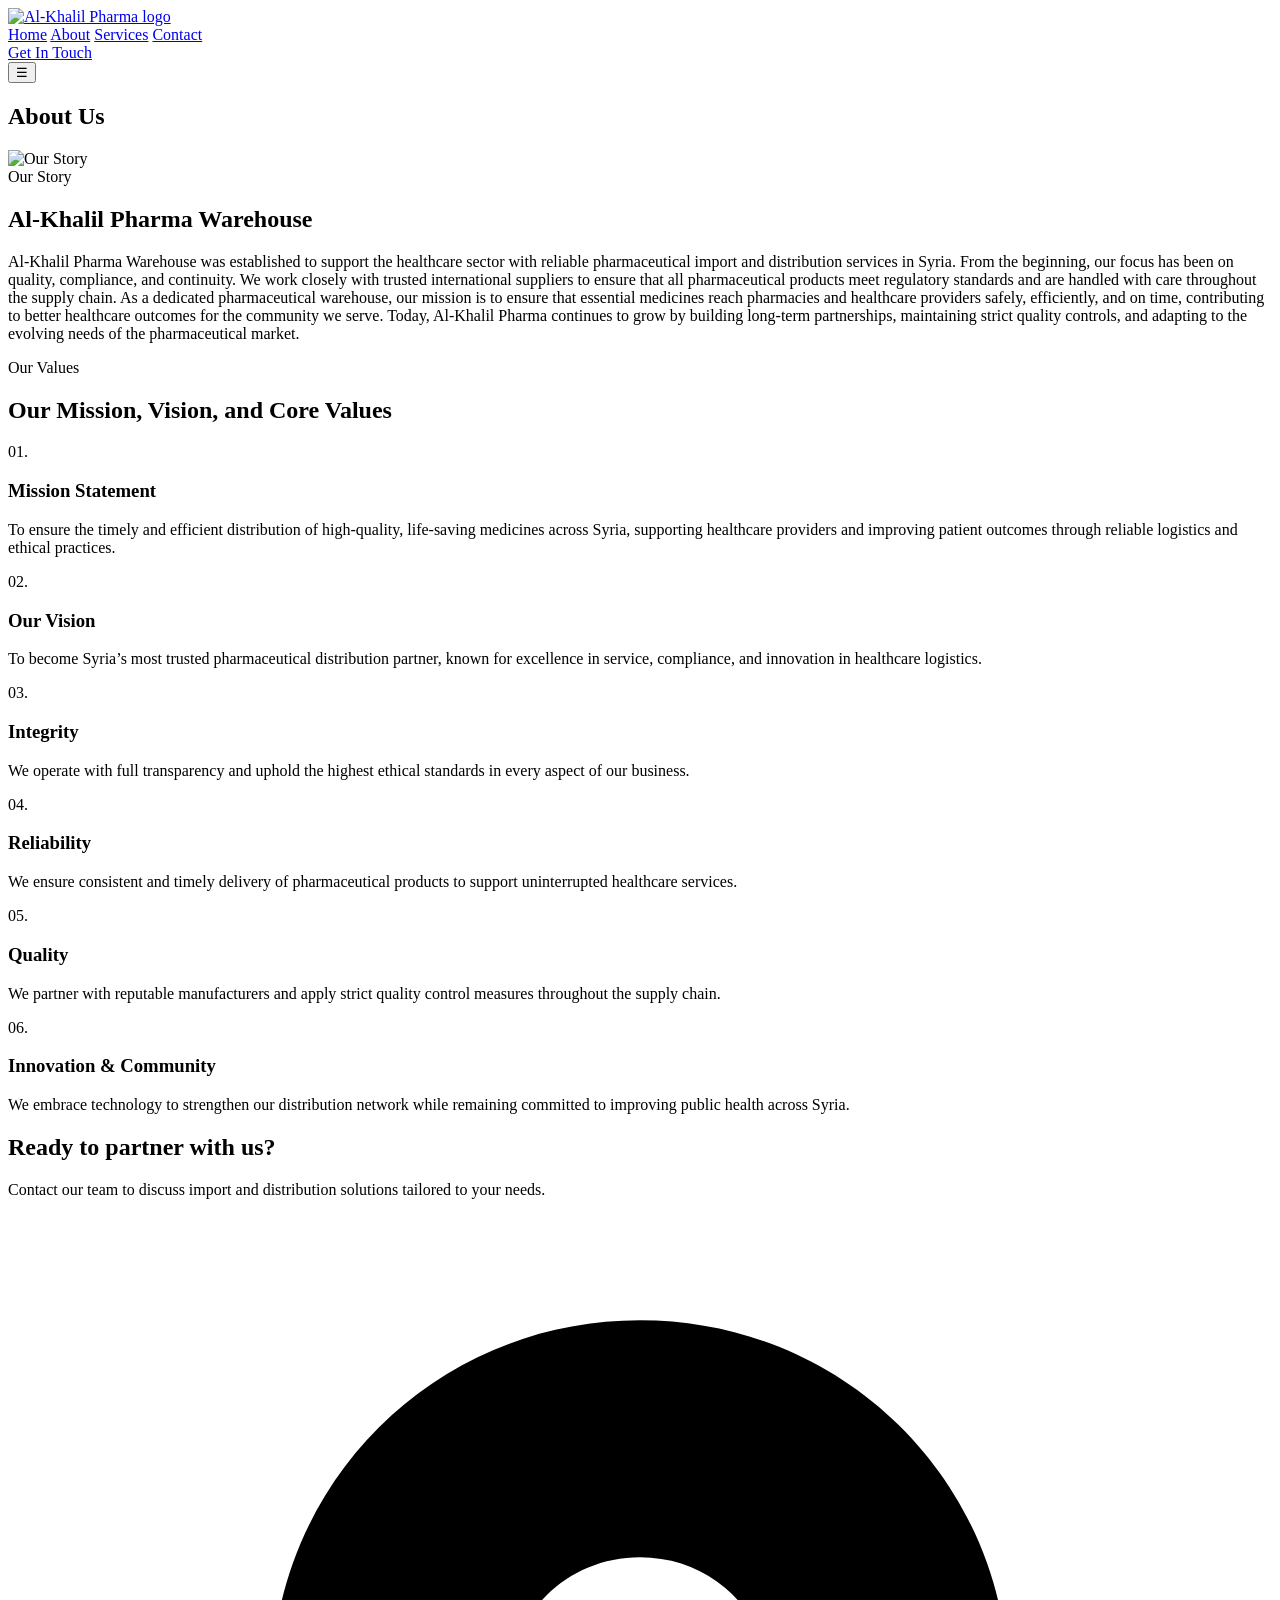
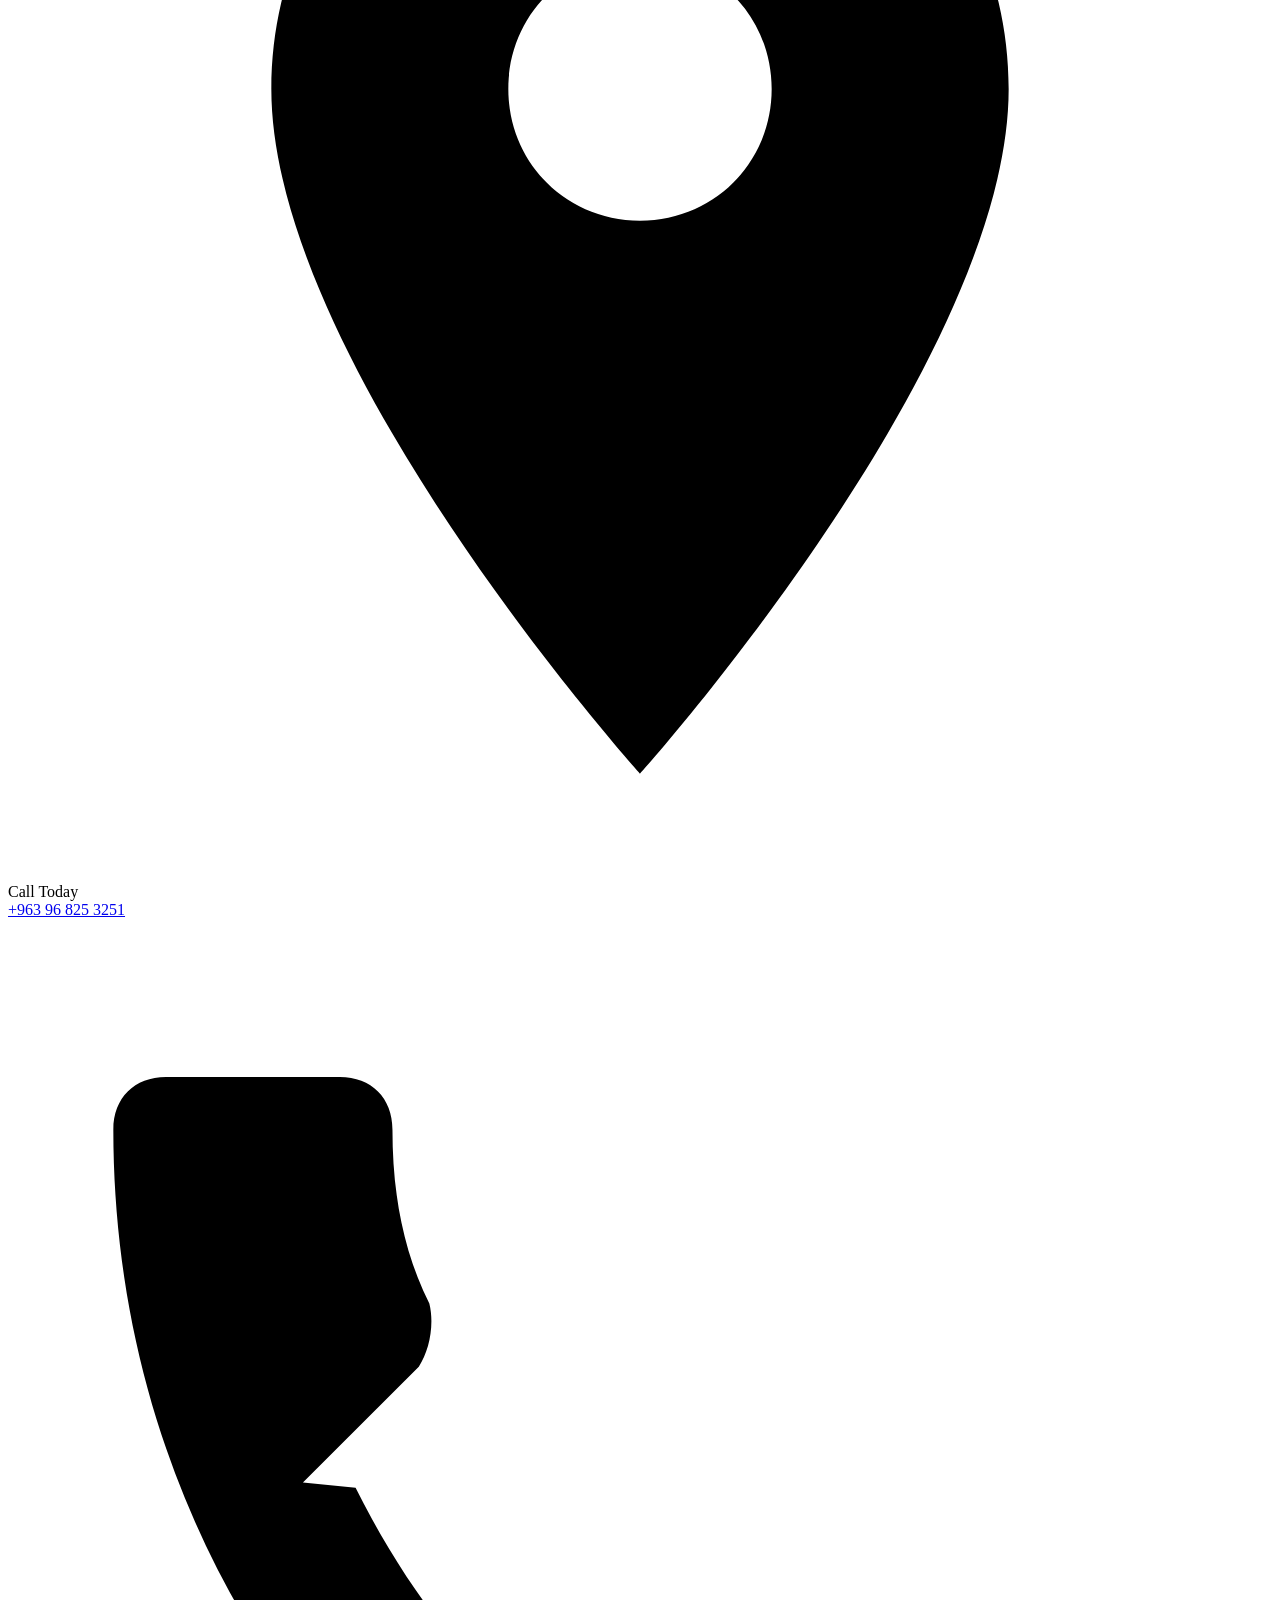
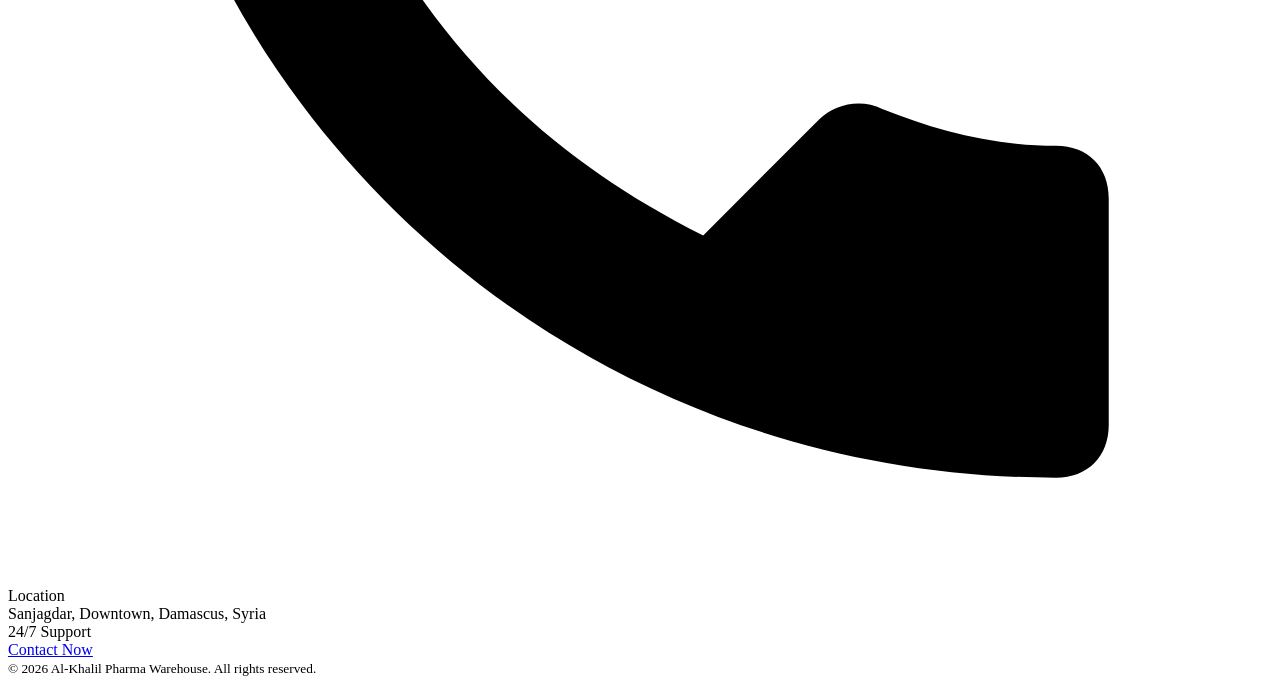
==== about.html @ b583e237 "Add files via upload" ====
<!DOCTYPE html>
<html lang="en">
<head>
<meta charset="utf-8">
<meta name="viewport" content="width=device-width, initial-scale=1">
<meta name="description" content="About Al-Khalil Pharma Warehouse">
<meta name="theme-color" content="#0A1F44">
<title>About Us | Al-Khalil Pharma Warehouse</title>

<link rel="preconnect" href="https://fonts.googleapis.com">
<link rel="preconnect" href="https://fonts.gstatic.com" crossorigin>
<link href="https://fonts.googleapis.com/css2?family=Inter:wght@300;400;600;700&family=Playfair+Display:wght@600;700&display=swap" rel="stylesheet">
<link rel="stylesheet" href="css/style.css?v=26">
</head>

<body>

<header role="banner">
  <div class="wrap">
    <div id="logo">
      <a href="index.html" aria-label="Home">
        <img src="images/logon.png" alt="Al-Khalil Pharma logo">
      </a>
    </div>

    <nav role="navigation" aria-label="Main navigation">
      <a href="index.html">Home</a>
      <a href="about.html">About</a>
      <a href="index.html#services">Services</a>
      <a href="contact.html" class="active">Contact</a>
    </nav>

    <div class="header-cta">
      <a href="contact.html" class="btn">Get In Touch</a>
    </div>

    <button class="mobile-toggle" aria-controls="mobile-menu" aria-expanded="false">☰</button>
  </div>

  <div id="mobile-menu" style="display:none; padding:0 18px 18px; background:linear-gradient(180deg,var(--primary),#0b274f);">
    <a href="index.html" style="display:block; color:white; padding:8px 0; text-decoration:none">Home</a>
    <a href="about.html" style="display:block; color:white; padding:8px 0; text-decoration:none">About</a>
    <a href="index.html#services" style="display:block; color:white; padding:8px 0; text-decoration:none">Services</a>
    <a href="contact.html" style="display:block; color:white; padding:8px 0; text-decoration:none">Contact</a>
  </div>
</header>

<div class="">
   <section class="welabout">
    <div class="about2">
      <h2>About Us</h2>
    </div>
   </section>
   <section class="story">
    <div class="story-grid">

    <div class="story-media">
      <img src="images/pabout.png" alt="Our Story">
    </div>

    <div class="story-content">
      <span class="story-kicker">Our Story</span>
      <h2>Al-Khalil Pharma Warehouse</h2>

   <!--  <p class="story-lead">
        Al-Khalil Pharma Warehouse
      </p>
--> 
      <p>
        Al-Khalil Pharma Warehouse was established to support the healthcare sector with reliable pharmaceutical import and distribution services in Syria.
From the beginning, our focus has been on quality, compliance, and continuity. We work closely with trusted international suppliers to ensure that all pharmaceutical products meet regulatory standards and are handled with care throughout the supply chain.
As a dedicated pharmaceutical warehouse, our mission is to ensure that essential medicines reach pharmacies and healthcare providers safely, efficiently, and on time, contributing to better healthcare outcomes for the community we serve.
Today, Al-Khalil Pharma continues to grow by building long-term partnerships, maintaining strict quality controls, and adapting to the evolving needs of the pharmaceutical market.
      </p>
    </div>

    </div>
  </section>

   <section class="values" id="values">
  <div class="values-wrap">

    <p class="values-kicker">Our Values</p>
    <h2 class="values-title">Our Mission, Vision, and Core Values</h2>

    <div class="values-grid">

      <!-- Mission -->
      <article class="value-card">
        <div class="value-top">
          <span class="value-num">01.</span>
        </div>
        <h3>Mission Statement</h3>
        <p>
          To ensure the timely and efficient distribution of high-quality,
          life-saving medicines across Syria, supporting healthcare providers
          and improving patient outcomes through reliable logistics and ethical practices.
        </p>
      </article>

      <!-- Vision -->
      <article class="value-card">
        <div class="value-top">
          <span class="value-num">02.</span>
        </div>
        <h3>Our Vision</h3>
        <p>
          To become Syria’s most trusted pharmaceutical distribution partner,
          known for excellence in service, compliance, and innovation in healthcare logistics.
        </p>
      </article>

      <!-- Integrity -->
      <article class="value-card">
        <div class="value-top">
          <span class="value-num">03.</span>
        </div>
        <h3>Integrity</h3>
        <p>
          We operate with full transparency and uphold the highest ethical
          standards in every aspect of our business.
        </p>
      </article>

      <!-- Reliability -->
      <article class="value-card">
        <div class="value-top">
          <span class="value-num">04.</span>
        </div>
        <h3>Reliability</h3>
        <p>
          We ensure consistent and timely delivery of pharmaceutical products
          to support uninterrupted healthcare services.
        </p>
      </article>

      <!-- Quality -->
      <article class="value-card">
        <div class="value-top">
          <span class="value-num">05.</span>
        </div>
        <h3>Quality</h3>
        <p>
          We partner with reputable manufacturers and apply strict quality
          control measures throughout the supply chain.
        </p>
      </article>

      <!-- Innovation & Community -->
      <article class="value-card">
        <div class="value-top">
          <span class="value-num">06.</span>
        </div>
        <h3>Innovation & Community</h3>
        <p>
          We embrace technology to strengthen our distribution network while
          remaining committed to improving public health across Syria.
        </p>
      </article>

    </div>
  </div>
</section>
<section class="center-cta">
    <h2>Ready to partner with us?</h2>
    <p class="ccd">Contact our team to discuss import and distribution solutions tailored to your needs.</p>
</section>
</main>
<section class="cta-strip">
  <div class="cta-wrap">

    <div class="cta-item">
      <div class="cta-ico">
  <svg viewBox="0 0 24 24" aria-hidden="true">
    <path d="M12 2c-3.9 0-7 3.1-7 7
      0 5.2 7 13 7 13s7-7.8 7-13c0-3.9-3.1-7-7-7zm0 9.5
      c-1.4 0-2.5-1.1-2.5-2.5S10.6 6.5 12 6.5
      s2.5 1.1 2.5 2.5S13.4 11.5 12 11.5z"/>
  </svg>
</div>

      <div>
        <div class="cta-label">Call Today</div>
        <a class="cta-link" href="tel:+963000000000">+963 96 825 3251</a>
      </div>
    </div>

    <div class="cta-item">
      <div class="cta-ico">
  <svg viewBox="0 0 24 24" aria-hidden="true">
    <path d="M6.6 10.8c1.5 3 3.6 5.1 6.6 6.6l2.2-2.2c.3-.3.8-.4 1.2-.2
      1 .4 2.1.7 3.3.7.6 0 1 .4 1 1V21c0 .6-.4 1-1 1
      C9.9 22 2 14.1 2 4c0-.6.4-1 1-1h3.3c.6 0 1 .4 1 1
      0 1.2.2 2.3.7 3.3.1.4 0 .9-.2 1.2l-2.2 2.2z"/>
  </svg>
</div>

      <div>
        <div class="cta-label">Location</div>
        <div class="cta-text">Sanjagdar, Downtown, Damascus, Syria</div>
      </div>
    </div>

    <div class="cta-mid">
      <div class="cta-big">24/7 Support</div>
    </div>

    <div class="cta-action">
      <a class="cta-btn" href="contact.html">Contact Now</a>
    </div>

  </div>
</section>


<footer>
  <small>© 2026 Al-Khalil Pharma Warehouse. All rights reserved.</small>
</footer>

</body>
<script>
  const btn = document.querySelector(".mobile-toggle");
  const menu = document.getElementById("mobile-menu");
  if (btn && menu) {
    btn.addEventListener("click", () => {
      const open = menu.style.display === "block";
      menu.style.display = open ? "none" : "block";
      btn.setAttribute("aria-expanded", String(!open));
    });
  }
</script>
</html>
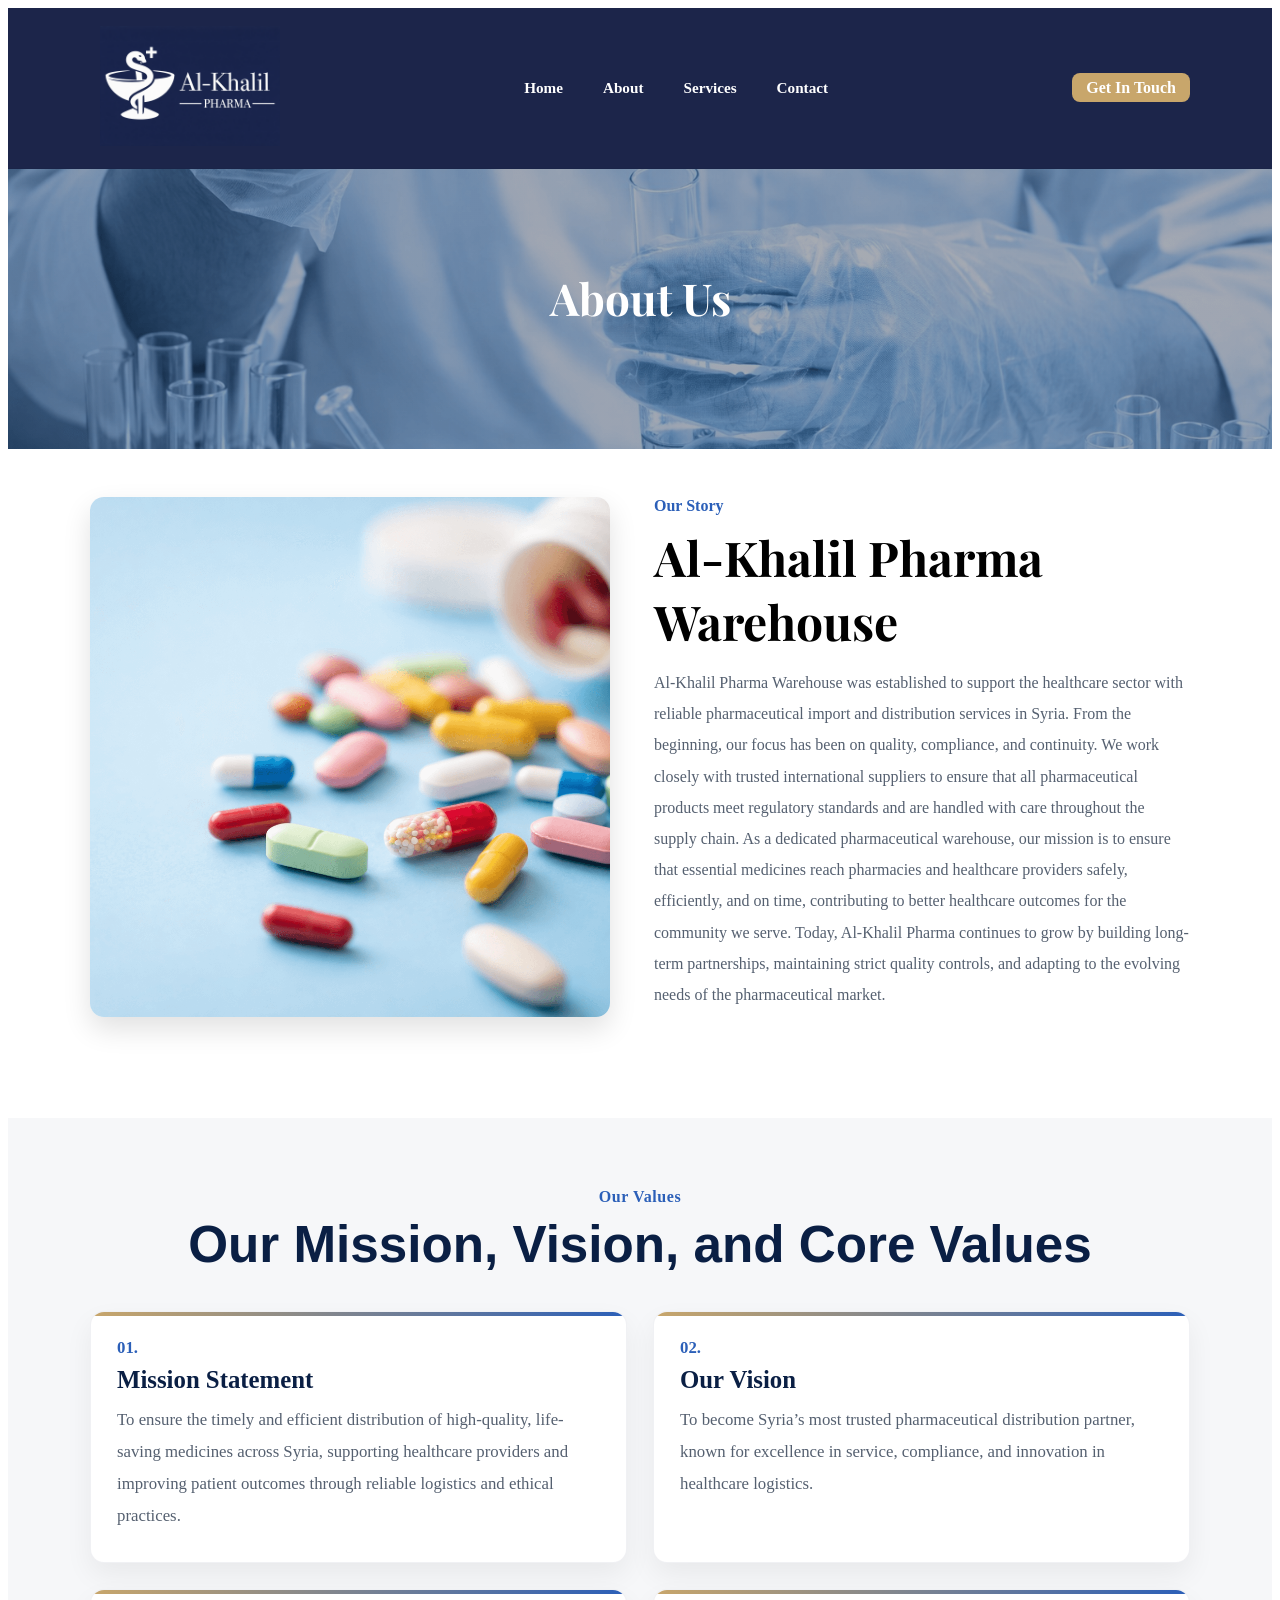
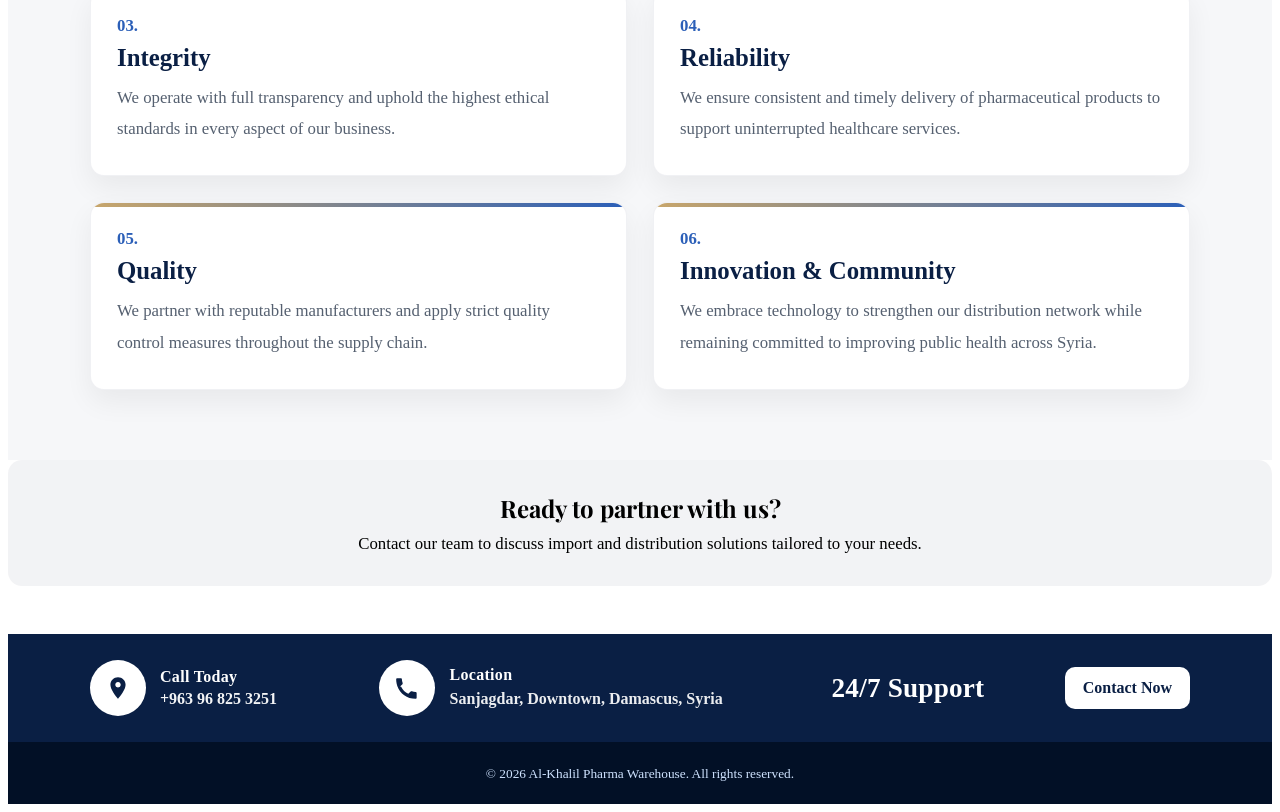
==== commit 1e798f88: "Update stylesheet version in about.html" ====
--- a/about.html
+++ b/about.html
@@ -10,7 +10,7 @@
 <link rel="preconnect" href="https://fonts.googleapis.com">
 <link rel="preconnect" href="https://fonts.gstatic.com" crossorigin>
 <link href="https://fonts.googleapis.com/css2?family=Inter:wght@300;400;600;700&family=Playfair+Display:wght@600;700&display=swap" rel="stylesheet">
-<link rel="stylesheet" href="css/style.css?v=26">
+<link rel="stylesheet" href="css/style.css?v=28">
 </head>
 
 <body>
@@ -229,4 +229,4 @@
     });
   }
 </script>
-</html>+</html>
--- a/css/style.css
+++ b/css/style.css
@@ -0,0 +1,780 @@
+:root{
+    --bg:#ffffff;
+    --surface:#ffffff;
+    --muted:#556070;
+    --primary:#0A1F44;
+    --accent:#c8a66b;
+    --radius:14px;
+    --container:clamp(340px, 88vw, 1100px);
+    --base-font:16px;
+}
+
+html {
+    scroll-behavior: smooth;
+}
+/* Header */
+header{
+    background:transparent;
+    background-color: rgb(28, 37, 74);
+    color:var(--primary);
+    border-bottom:1px solid rgba(9,24,44,0.06);
+    position:sticky;
+    top:0;
+    z-index:1000;
+}
+.wrap{
+    max-width:var(--container);
+    margin:0 auto;
+    padding:18px;
+    display:flex;
+    align-items:center;
+    justify-content:space-between;
+    background-color: rgb(28, 37, 74);
+}
+#logo img{
+  width: 180px;
+  padding-left: 10px;
+}
+
+/* أي صورة عامة بالموقع */
+img{ max-width:100%; height:auto; }
+
+.wrap0 {
+    background-color: #021026;
+}
+nav a{
+    font-size: 0.95rem;
+    transition: 0.2s;
+    padding: 10px 18px;
+    border-radius: 8px;
+    color: #ffffff;
+    text-decoration: none;
+    font-weight: 600;
+}
+
+nav a:hover{color:var(--accent);}
+.mobile-toggle{display:none; background:transparent; border:0; color:var(--surface); font-size:1.6rem; cursor:pointer;}
+.header-cta .btn{padding:6px 14px; border-radius:8px; background:var(--accent); color:var(--surface); text-decoration:none; font-weight:600; transition:0.2s;}
+.header-cta .btn:hover{opacity:0.9; transform:translateY(-1px);}
+
+/* Hero */
+.hero{
+    color: white;
+    text-align: left;
+    background-image: linear-gradient(rgba(6,16,36,0.55), rgba(6,16,36,0.3)), url('../images/hback.PNG');
+    background-size: cover;
+    background-position: center;
+    background-repeat: no-repeat;
+    position: relative;
+    border-radius: 8px;
+    min-height: 70vh;
+    display: flex;
+    align-items: center;
+    justify-content: center;
+}
+
+.hero-inner{
+    max-width:var(--container);
+    margin:0 auto;
+    padding:64px 20px;
+    z-index:1;
+    position:relative;
+    transform: translateY(-40px);
+    padding-top:120px;
+    text-align: center;
+}
+.hero h1{
+    font-size:clamp(1.8rem, 4vw, 2.8rem);
+    margin:0 0 14px;
+    font-weight:700;
+}
+.hero p{
+    color:rgba(219,231,255,0.95);
+    margin:0 0 20px;
+    font-size:1.05rem;
+}
+.hero .btn{
+    font-size: 1.05em;
+    padding: 8px 16px;
+    border-radius: 8px;
+    background: var(--accent);
+    color: var(--surface);
+    text-decoration: none;
+    font-weight: 600;
+    left: auto !important;
+    display:inline-block;
+    margin-top:28px;
+    margin-left:0;
+    margin: 24px auto 0;
+}
+
+.ww {
+    margin-top: 50px !important;
+}
+
+/* ===============================
+   PRODUCT / SHOWCASE CARDS
+   =============================== */
+
+.showcase-grid{
+  display: grid;
+  grid-template-columns: repeat(3, 1fr);
+  gap: 26px;
+  margin-top: 32px;
+}
+
+/* البطاقة */
+.showcase-card{
+  background: #ffffff;
+  border-radius: 10px;
+  box-shadow: 0 10px 25px rgba(0,0,0,0.06);
+  padding: 15px 15px 20px;
+  text-align: center;
+  transition: transform .25s ease, box-shadow .25s ease;
+  min-height: 300px;
+  display: flex;
+  flex-direction: column;
+  border-color: #021026;
+}
+
+/* Hover */
+.showcase-card:hover{
+  transform: translateY(-4px);
+  box-shadow: 0 14px 32px rgba(0,0,0,0.10);
+}
+
+/* حاوية الصورة */
+.showcase-img{
+  background: #ffffff;
+  border-radius: 6px;
+  padding: 10px;
+  margin-bottom: 18px;
+}
+
+/* الصورة */
+.showcase-img img{
+  width: 100%;
+  height: 230px;
+  object-fit: cover;
+  border-radius: 4px;
+  display: block;
+}
+
+/* العنوان */
+.showcase-card h3{
+  font-size: 28px;
+  font-weight: 800;
+  color: #0A1F44;
+  margin: 8px 0 14px;
+}
+
+/* الوصف */
+.showcase-card p{
+  font-size: 18px;
+  line-height: 1.9;
+  color: #2f3b55;
+  margin: 0 auto;
+  max-width: 92%;
+}
+
+/* And more text */
+.showcase-more{
+  margin-top: 26px;
+  text-align: center;
+  position: relative;
+}
+
+.showcase-more span{
+  font-size: 25px;
+  font-weight: 600;
+  color: #556070;
+  padding: 0 16px;
+  background: #f3f4f6;
+  position: relative;
+  z-index: 1;
+}
+
+/* خط خفيف قبل وبعد النص */
+.showcase-more::before{
+  content: "";
+  position: absolute;
+  top: 50%;
+  left: 0;
+  right: 0;
+  height: 1px;
+  background: rgba(0,0,0,0.08);
+  z-index: 0;
+}
+
+
+#services {
+    padding-top: 40px !important;
+}
+
+.abouthref {
+    display: flex;
+    justify-content: center;
+    align-items: center;
+    height: 15vh;
+}
+
+.btnbut {
+    padding: 8px 16px;
+    border-radius: 8px;
+    background: var(--muted);
+    color: var(--surface);
+    text-decoration: none;
+    font-weight: 600;
+    transition: 0.2s;
+}
+
+.ccd {
+    color: black;
+    text-align: center;
+    max-width: 820px;
+    margin: 0 auto;
+    font-size: 1.05rem;
+}
+
+#about {
+    border-style: solid !important;
+    border-width: 2px !important;
+    padding: 50px !important;
+    border-radius: 8px;
+    padding-top: 50px !important;
+    padding-right: 50px !important;
+    padding-bottom: 50px !important;
+    margin-bottom: 40px !important;
+    margin-top: -20px !important;
+    background-image: url(../images/vback.png);
+    background-position: center;
+    border-width: 0px !important;
+}
+
+/* ===============================
+   RESPONSIVE
+   =============================== */
+
+/* تابلت */
+@media (max-width: 980px){
+  .showcase-grid{
+    grid-template-columns: repeat(2, 1fr);
+  }
+  .showcase-card{
+    min-height: auto;
+  }
+}
+
+/* موبايل */
+@media (max-width: 560px){
+  .showcase-grid{
+    grid-template-columns: 1fr;
+  }
+}
+
+/* ===============================
+   ترتيب 5 بطاقات (3 فوق + 2 تحت)
+   =============================== */
+@media (min-width: 981px){
+  .showcase-grid .showcase-card:nth-child(4){
+    grid-column: 1 / span 1;
+  }
+  .showcase-grid .showcase-card:nth-child(5){
+    grid-column: 2 / span 1;
+  }
+}
+
+.mainworking {
+    padding-right: 75px !important;
+    padding-left: 75px !important;
+    border-bottom-style: solid !important;
+    border-bottom-width: 0px !important;
+    margin-bottom: 40px !important;
+}
+.contact {
+    gap: 36px;
+    padding: 44px 0;
+    background-color: rgba(10,31,68,0.05);
+    border-radius: 8px;
+}
+
+.contact .map {
+    width: 450px !important;
+    height: 390px !important;
+    border-bottom-style: solid !important;
+    border-bottom-width: 0px !important;
+    border-bottom-left-radius: 12px !important;
+    border-bottom-right-radius: 12px !important;
+    margin-bottom: 50px !important;
+}
+
+.info {
+    background-color: rgb(229, 227, 220) !important;
+    border-top-left-radius: 12px !important;
+    border-top-right-radius: 8px;
+    border-bottom-right-radius: 8px;
+    border-bottom-left-radius: 12px !important;
+    margin-left: 27px !important;
+    margin-top: 23px !important;
+}
+
+.welabout{
+  margin:0;             
+  width:100%;          
+  min-height: 280px;
+
+  background-image:
+    linear-gradient(rgba(6,16,36,0.35), rgba(6,16,36,0.35)),
+    url("../images/aback.png");
+  background-size: cover;
+  background-position: center;
+  background-repeat: no-repeat;
+
+  display:flex;
+  align-items:center;
+  justify-content:center;
+
+  color:#fff;
+  font-size: 3px;
+}
+
+.about2 h2 {
+  max-width: var(--container);
+  margin: 0 auto;
+  padding: 64px 20px;
+  z-index: 1;
+  position: relative;
+  transform: translateY(-40px);
+  padding-top: 120px;
+  text-align: center;
+  font-size: 44px;
+}
+
+.hero .btn:hover{opacity:0.9; transform:translateY(-2px);}
+
+/* Main content */
+main{padding:48px 20px}
+section{margin:0 auto 48px}
+h2{font-size:1.5rem; margin:0 0 18px; text-align:center; font-family:'Playfair Display', serif;}
+p.lead{color: white; text-align:center; max-width:820px; margin:0 auto; font-size:1.05rem}
+
+/* Services */
+.services{display:grid; grid-template-columns:repeat(auto-fit,minmax(240px,1fr)); gap:28px; margin-top:28px}
+.card{background:transparent; padding:26px; border-radius:calc(var(--radius) + 2px); text-align:center; transition:0.3s}
+.card:hover{background:rgba(200,166,107,0.05); transform:translateY(-4px)}
+.icon{width:64px;height:64px;margin:0 auto 14px; display:flex; align-items:center; justify-content:center; color:var(--primary)}
+.card h3{margin:8px 0 12px; font-weight:600}
+.card p{color:var(--muted); font-size:1rem; line-height:1.8}
+
+.workingwith img{
+    max-height:50px;
+    object-fit:contain;
+    display: grid;
+    grid-template-columns: repeat(auto-fit, minmax(100px, 1fr));
+    gap: 20px;
+    margin-top: 30px !important;
+    align-items: center;
+    justify-items: center;
+    }
+
+/* Contact */
+.contact{display:grid; grid-template-columns:1fr; gap:24px; align-items:start; justify-items:stretch; padding:28px 0}
+.contact div{padding:22px; border-radius:12px; background:transparent}
+.contact .info p{margin:8px 0; font-size:1.05rem}
+.contact .map{display:block}
+.contact .map iframe{width:100%; height:320px; border:0; border-radius:10px}
+
+@media (min-width:900px){
+    .contact{grid-template-columns:1fr 1fr; gap:36px; padding:44px 0}
+    .contact .map iframe{height:440px}
+}
+
+/* CTA section */
+.center-cta{background:rgba(10,31,68,0.05); border-radius:var(--radius); padding:32px 20px; text-align:center}
+.center-cta h2{margin-bottom:10px}
+.center-cta .btn{padding:12px 20px; font-size:1rem}
+
+/* Footer */
+footer{background:#021026; color:#cfe3ff; padding:22px 0; text-align:center}
+
+/* Media queries */
+@media (max-width:800px){
+    nav{display:none}
+    .mobile-toggle{display:block}
+    .hero-inner{padding:48px 16px}
+    .contact{grid-template-columns:1fr}
+    .wrap{padding:12px}
+}
+nav a:focus, .mobile-toggle:focus{outline:3px solid rgba(12,44,78,0.12); outline-offset:2px}
+
+/* ===== Our Story ===== */
+.story{
+  padding: 48px 20px;
+}
+
+.story-grid{
+  max-width: var(--container);
+  margin: 0 auto;
+  display: grid;
+  grid-template-columns: 520px 1fr;
+  gap: 44px;
+  align-items: start;
+}
+
+.story-media{
+  border-radius: 14px;
+  overflow: hidden;
+  box-shadow: 0 12px 28px rgba(0,0,0,0.12);
+}
+
+.story-media img{
+  width: 100%;
+  height: 520px;
+  object-fit: cover;
+  display: block;
+}
+
+.story-kicker{
+  display:block;
+  color:#2b5fb8;
+  font-weight:700;
+  margin-bottom: 10px;
+}
+
+.story-content h2{
+  text-align: left;        /* لأن عندك h2 عام متمركز */
+  margin: 0 0 14px;
+  font-size: clamp(2rem, 4vw, 3rem);
+}
+
+.story-lead{
+  font-weight:700;
+  font-size: 1.15rem;
+  margin: 0 0 18px;
+}
+
+.story-content p{
+  margin: 0 0 12px;
+  line-height: 1.95;
+  color: var(--muted);
+}
+
+/* موبايل */
+@media (max-width: 980px){
+  .story-grid{ grid-template-columns: 1fr; }
+  .story-media img{ height: 340px; }
+}
+
+/* ===== Values Section ===== */
+.values{
+  padding: 70px 20px;
+  background: #f6f7f9; /* لمسة نظافة */
+  margin-bottom: 0px !important;
+}
+
+.values-wrap{
+  max-width: var(--container);
+  margin: 0 auto;
+  text-align: center;
+}
+
+.values-kicker{
+  color: #2b5fb8;
+  font-weight: 800;
+  letter-spacing: .6px;
+  margin: 0 0 10px;
+}
+
+.values-title{
+  margin: 0 0 36px;
+  font-size: clamp(2rem, 4vw, 3.3rem);
+  line-height: 1.15;
+  color: #0A1F44;
+  font-family: 'Inter', sans-serif;
+}
+
+/* Cards grid */
+.values-grid{
+  display: grid;
+  grid-template-columns: repeat(2, minmax(0, 1fr));
+  gap: 26px;
+  text-align: left;
+}
+
+/* Card */
+.value-card{
+  background: #fff;
+  border-radius: 14px;
+  padding: 26px 26px 30px;
+  box-shadow: 0 12px 28px rgba(0,0,0,0.06);
+  border: 1px solid rgba(10,31,68,0.06);
+  position: relative;
+  overflow: hidden;
+  transition: transform .25s ease, box-shadow .25s ease;
+}
+
+/* لمسة من عندي: شريط علوي */
+.value-card::before{
+  content:"";
+  position:absolute;
+  top:0; left:0; right:0;
+  height: 4px;
+  background: linear-gradient(90deg, var(--accent), #2b5fb8);
+}
+
+/* Hover elegant */
+.value-card:hover{
+  transform: translateY(-5px);
+  box-shadow: 0 16px 40px rgba(0,0,0,0.10);
+}
+
+/* Number */
+.value-top{
+  margin-bottom: 8px;
+}
+
+.value-num{
+  color: #2b5fb8;
+  font-weight: 800;
+  font-size: 1.05rem;
+}
+
+/* Head + Text */
+.value-card h3{
+  margin: 8px 0 10px;
+  font-size: 1.55rem;
+  color: #0A1F44;
+}
+
+.value-card p{
+  margin: 0;
+  color: #556070;
+  font-size: 1.05rem;
+  line-height: 1.9;
+}
+
+/* Responsive */
+@media (max-width: 900px){
+  .values-grid{ grid-template-columns: 1fr; }
+  .values{ padding: 56px 18px; }
+}
+
+/* Contact hero compact */
+.page-hero{
+  background-color: rgb(192, 216, 247);
+  background-size: cover;
+  background-position: center;
+  background-repeat: no-repeat;
+  padding: 72px 20px;
+  color: #fff;
+}
+.page-hero--compact{ padding: 56px 20px; }
+
+.page-hero-inner{
+  max-width: var(--container);
+  margin: 0 auto;
+  text-align: center;
+}
+.page-hero h1{
+  margin: 0 0 10px;
+  font-size: clamp(2.1rem, 4.5vw, 3rem);
+  font-family: "Playfair Display", serif;
+}
+.page-hero p{
+  margin: 0;
+  color: rgba(219,231,255,0.95);
+  font-size: 1.05rem;
+  max-width: 780px;
+  margin-inline: auto;
+}
+
+/* Main padding off (حتى ما يعمل فراغات) */
+main{ padding: 0; }
+
+/* Contact simple */
+.contact-simple{
+  padding: 56px 20px;
+  background: #f6f7f9;
+}
+.contact-simple-wrap{
+  max-width: var(--container);
+  margin: 0 auto;
+}
+
+/* Cards */
+.contact-cards{
+  display: grid;
+  grid-template-columns: repeat(3, minmax(0, 1fr));
+  gap: 22px;
+  align-items: stretch;
+}
+
+.contact-box{
+  background: #fff;
+  border-radius: 14px;
+  padding: 26px;
+  box-shadow: 0 12px 28px rgba(0,0,0,0.06);
+  border: 1px solid rgba(10,31,68,0.08);
+  position: relative;
+  overflow: hidden;
+}
+
+.contact-box::before{
+  content:"";
+  position:absolute;
+  top:0; left:0; right:0;
+  height: 4px;
+  background: linear-gradient(90deg, var(--accent), #2b5fb8);
+}
+
+.contact-icon{
+  font-size: 1.35rem;
+  display: inline-block;
+  margin-bottom: 10px;
+}
+
+.contact-box h2{
+  margin: 6px 0 12px;
+  text-align: left;
+  font-family: "Inter", sans-serif;
+  font-size: 1.4rem;
+  color: var(--primary);
+}
+
+.contact-link{
+  display: block;
+  color: #2b5fb8;
+  font-weight: 800;
+  text-decoration: none;
+  margin: 10px 0;
+}
+.contact-link:hover{ text-decoration: underline; }
+
+.contact-text{
+  margin: 0;
+  color: var(--muted);
+  line-height: 1.8;
+  font-weight: 600;
+}
+
+.contact-btn{
+  display: inline-block;
+  margin-top: 16px;
+  padding: 10px 14px;
+  border-radius: 10px;
+  background: var(--accent);
+  color: #fff;
+  text-decoration: none;
+  font-weight: 800;
+  transition: .2s;
+}
+.contact-btn:hover{ opacity: .92; transform: translateY(-1px); }
+
+/* Map */
+.map-section iframe{
+  width: 100%;
+  height: 420px;
+  border: 0;
+  display: block;
+}
+
+/* Responsive */
+@media (max-width: 900px){
+  .contact-cards{ grid-template-columns: 1fr; }
+  .map-section iframe{ height: 340px; }
+}
+/* ===== Blue CTA Strip ===== */
+.cta-strip{
+  padding: 26px 20px;
+  background: var(--primary);
+  margin-bottom: 0px !important;
+}
+
+.cta-wrap{
+  max-width: var(--container);
+  margin: 0 auto;
+  display: grid;
+  grid-template-columns: 1fr 1.4fr 1fr auto;
+  gap: 24px;
+  align-items: center;
+}
+
+.cta-item{
+  display: flex;
+  gap: 14px;
+  align-items: center;
+  color: #fff;
+}
+
+.cta-ico{
+    width: 56px;
+    height: 56px;
+    border-radius: 999px;
+    background: #ffffff;
+    display: flex;
+    align-items: center;
+    justify-content: center
+  }
+
+.cta-label{
+  font-weight: 800;
+  letter-spacing: .3px;
+  margin-bottom: 4px;
+}
+
+.cta-link{
+  color: #fff;
+  text-decoration: none;
+  font-weight: 700;
+  opacity: .95;
+}
+.cta-link:hover{ text-decoration: underline; }
+
+.cta-text{
+  color: rgba(255,255,255,0.92);
+  font-weight: 600;
+  line-height: 1.4;
+}
+
+.cta-mid{
+  text-align: center;
+}
+
+.cta-big{
+  color: #fff;
+  font-weight: 900;
+  font-size: clamp(1.2rem, 2.4vw, 1.7rem);
+  letter-spacing: .2px;
+}
+
+.cta-btn{
+  display: inline-block;
+  background: #fff;
+  color: var(--primary);
+  padding: 12px 18px;
+  border-radius: 10px;
+  font-weight: 900;
+  text-decoration: none;
+  transition: .2s;
+  white-space: nowrap;
+}
+.cta-btn:hover{
+  transform: translateY(-1px);
+  opacity: .95;
+}
+
+/* Responsive */
+@media (max-width: 900px){
+  .cta-wrap{
+    grid-template-columns: 1fr;
+    text-align: left;
+  }
+  .cta-mid{ text-align: left; }
+}
+
+.cta-ico svg{
+  width: 26px;
+  height: 26px;
+  fill: #0b56b4; /* نفس لون الشريط */
+}
+.cta-ico svg{ fill: var(--primary); }
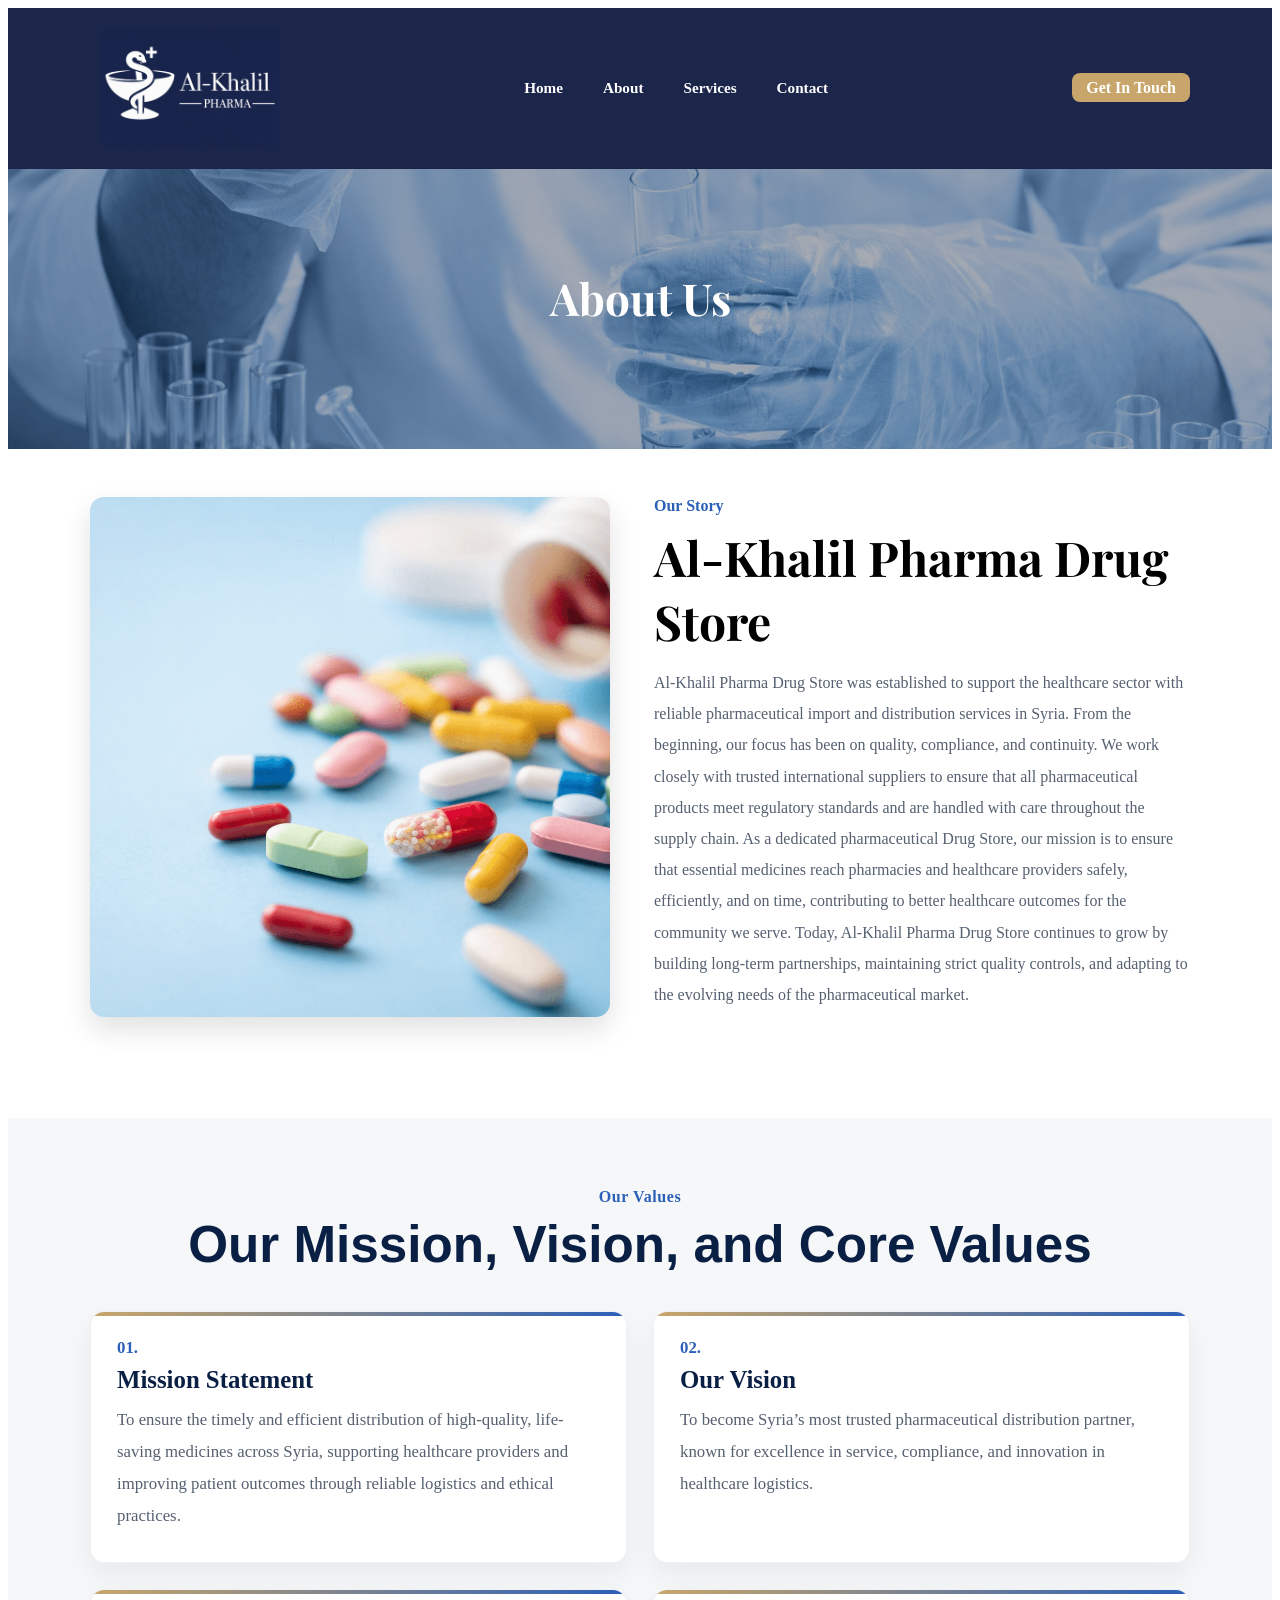
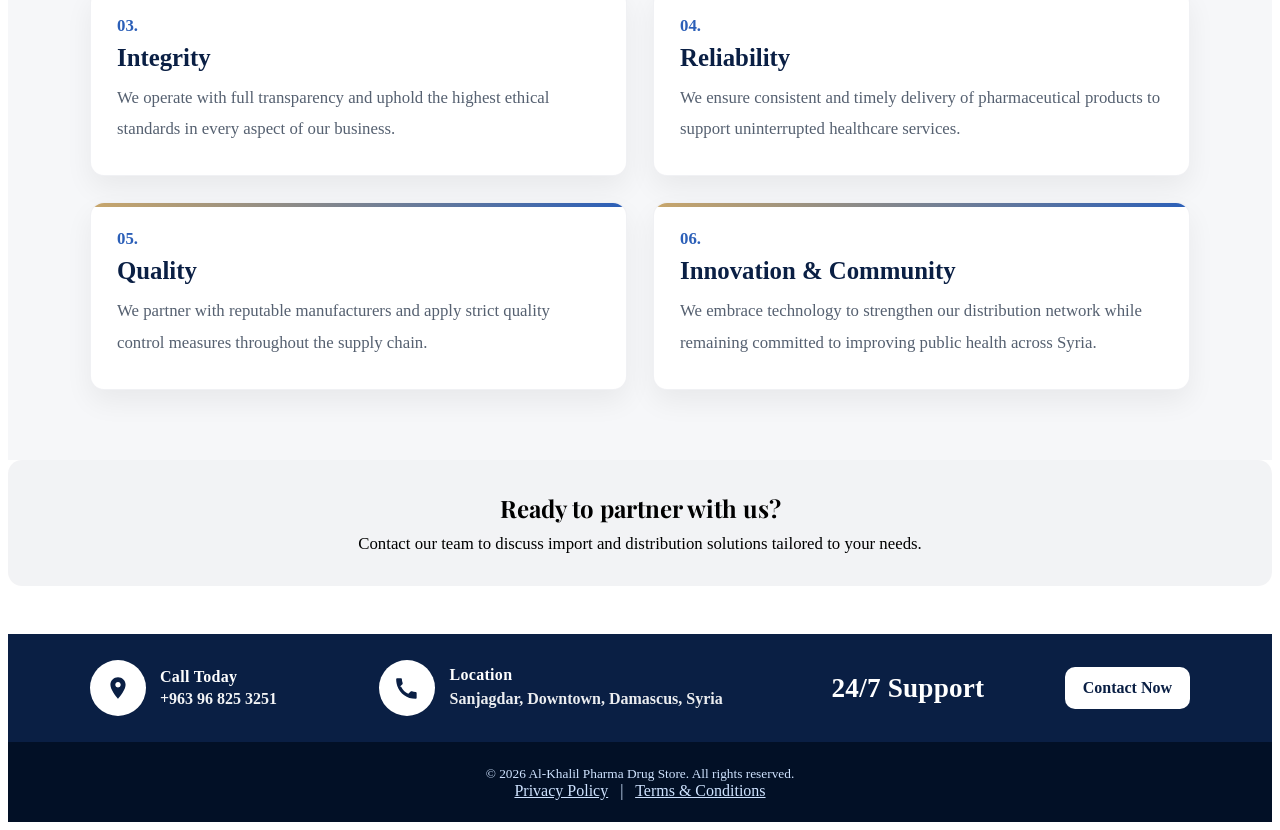
==== commit 7717d497: "Add files via upload" ====
--- a/about.html
+++ b/about.html
@@ -3,14 +3,14 @@
 <head>
 <meta charset="utf-8">
 <meta name="viewport" content="width=device-width, initial-scale=1">
-<meta name="description" content="About Al-Khalil Pharma Warehouse">
+<meta name="description" content="About Al-Khalil Pharma Drug Store">
 <meta name="theme-color" content="#0A1F44">
-<title>About Us | Al-Khalil Pharma Warehouse</title>
+<title>About Us | Al-Khalil Pharma Drug Store</title>
 
 <link rel="preconnect" href="https://fonts.googleapis.com">
 <link rel="preconnect" href="https://fonts.gstatic.com" crossorigin>
 <link href="https://fonts.googleapis.com/css2?family=Inter:wght@300;400;600;700&family=Playfair+Display:wght@600;700&display=swap" rel="stylesheet">
-<link rel="stylesheet" href="css/style.css?v=28">
+<link rel="stylesheet" href="css/style.css?v=26">
 </head>
 
 <body>
@@ -19,7 +19,7 @@
   <div class="wrap">
     <div id="logo">
       <a href="index.html" aria-label="Home">
-        <img src="images/logon.png" alt="Al-Khalil Pharma logo">
+        <img src="images/logon.png" alt="Al-Khalil Pharma Drug Store logo">
       </a>
     </div>
 
@@ -60,17 +60,17 @@
 
     <div class="story-content">
       <span class="story-kicker">Our Story</span>
-      <h2>Al-Khalil Pharma Warehouse</h2>
+      <h2>Al-Khalil Pharma Drug Store</h2>
 
    <!--  <p class="story-lead">
-        Al-Khalil Pharma Warehouse
+        Al-Khalil Pharma Drug Store
       </p>
 --> 
       <p>
-        Al-Khalil Pharma Warehouse was established to support the healthcare sector with reliable pharmaceutical import and distribution services in Syria.
+        Al-Khalil Pharma Drug Store was established to support the healthcare sector with reliable pharmaceutical import and distribution services in Syria.
 From the beginning, our focus has been on quality, compliance, and continuity. We work closely with trusted international suppliers to ensure that all pharmaceutical products meet regulatory standards and are handled with care throughout the supply chain.
-As a dedicated pharmaceutical warehouse, our mission is to ensure that essential medicines reach pharmacies and healthcare providers safely, efficiently, and on time, contributing to better healthcare outcomes for the community we serve.
-Today, Al-Khalil Pharma continues to grow by building long-term partnerships, maintaining strict quality controls, and adapting to the evolving needs of the pharmaceutical market.
+As a dedicated pharmaceutical Drug Store, our mission is to ensure that essential medicines reach pharmacies and healthcare providers safely, efficiently, and on time, contributing to better healthcare outcomes for the community we serve.
+Today, Al-Khalil Pharma Drug Store continues to grow by building long-term partnerships, maintaining strict quality controls, and adapting to the evolving needs of the pharmaceutical market.
       </p>
     </div>
 
@@ -214,7 +214,15 @@
 
 
 <footer>
-  <small>© 2026 Al-Khalil Pharma Warehouse. All rights reserved.</small>
+    <div class="wrap0">
+        <small>© 2026 Al-Khalil Pharma Drug Store. All rights reserved.</small>
+        <br>
+      <div class="links">
+        <a href="privacy.html" style="color: #cfe3ff;">Privacy Policy</a>
+        &nbsp; | &nbsp;
+        <a href="terms.html" style="color: #cfe3ff;">Terms & Conditions</a>
+      </div>
+    </div>
 </footer>
 
 </body>
@@ -229,4 +237,4 @@
     });
   }
 </script>
-</html>
+</html>
